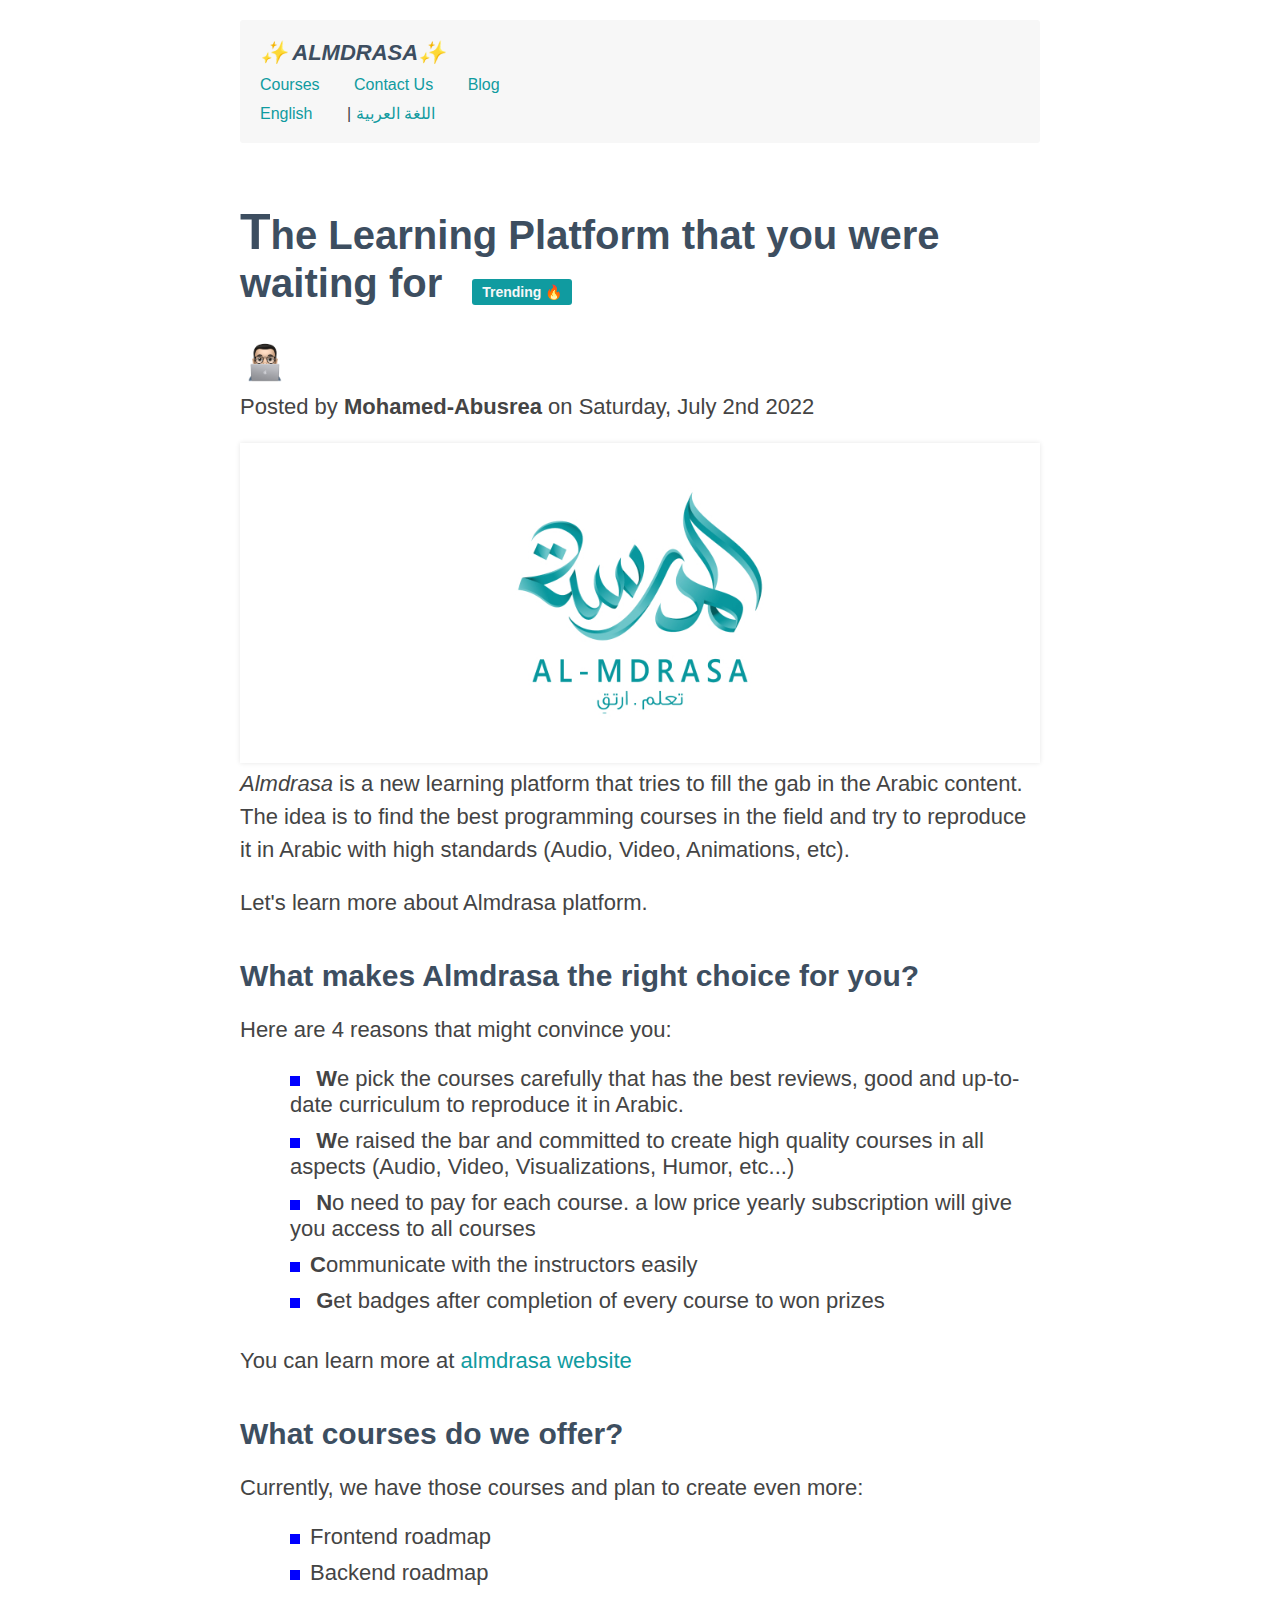
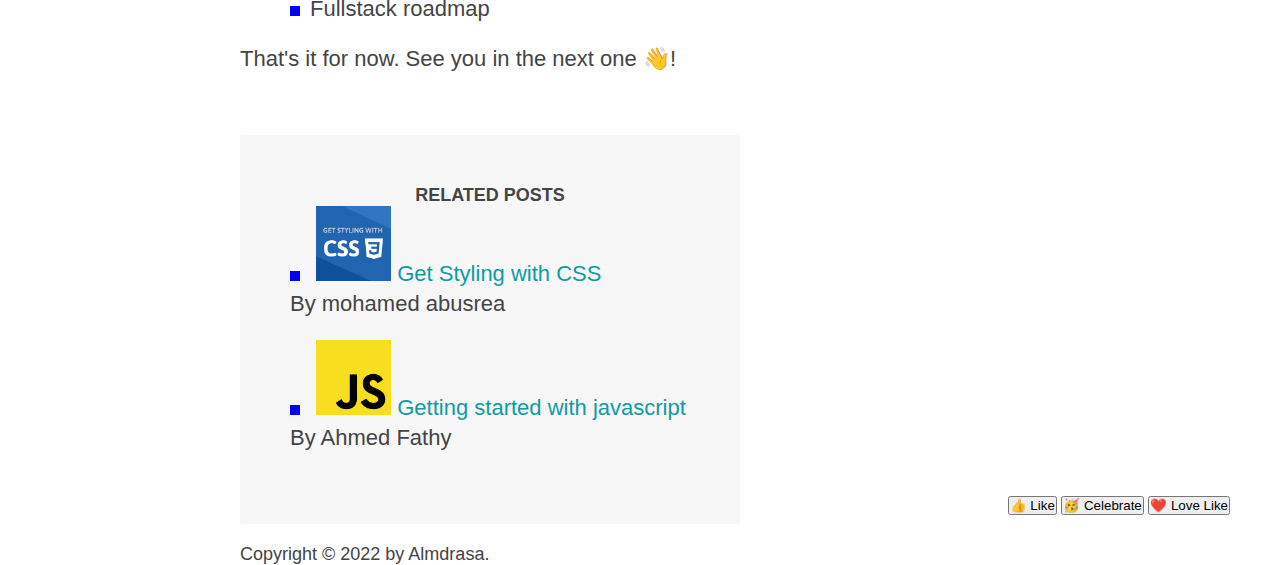
==== index.html @ ba39171b "first commit" ====
<!DOCTYPE html>
<html lang="en">
  <head>
    <meta charset="UTF-8" />
    <meta
      name="description"
      content="share tech news and information with the community"
    />
    <meta
      name="keywords"
      content="almdrasa, tech, blog, html, css, javascript, programming, code,frontend, backend, fullstack"
    />
    <title>The learning platform that you where waiting for</title>
    <link rel="stylesheet" href="style.css" />
  </head>
  <body>
    <div class="container">
        <header class="main-header">
            <h1 class="logo">✨ <em>Almdrasa✨</em></h1>
            <nav aria-label="primary navigation" class="nav">
               <a href="courses.html">Courses</a>
               <a href="#">Contact Us</a>
               <a href="#">Blog</a>
            </nav>
            <nav aria-label="language navigation" class="nav">
               <a href="index.html">English</a> |
               <span class="separator"></span>
               <a href="index-ar.html">اللغة العربية</a>
            </nav>
         </header>
         <article>
            <header class="psot-header">
               <p>
               <h2>The Learning Platform that you were waiting for</h2>
               </p>
               <img src="img/mohamed-abusrea.jpg" alt="picture of Mohamed Abusrea" height="50" width="50">
               <p id="author">Posted by <strong>Mohamed-Abusrea</strong> on Saturday, July 2nd 2022 </p>
               <img class="post-img" src="img/post-img.jpg" alt="Logo">
               <div class="reactions">
                  <button>👍 Like</button>
                  <button>🥳 Celebrate</button>
                  <button>❤️ Love Like</button>
               </div>
            </header>
            <p>
               <em>Almdrasa</em> is a new learning platform that tries to fill the gab in the Arabic content.
               The idea is to find the best programming courses in the field and try to reproduce it in Arabic with high
               standards (Audio, Video, Animations, etc).
            </p>
            <p>
               Let's learn more about Almdrasa platform.
            </p>
            <h3>What makes Almdrasa the right choice for you?</h3>
            <p>Here are 4 reasons that might convince you:</p>
            <ol>
               <li>
                  <strong>W</strong>e pick the courses carefully that has the best
                  reviews, good and up-to-date curriculum to reproduce it in Arabic.
               </li>
               <li>
                  <strong>W</strong>e raised the bar and committed to create high
                  quality courses in all aspects (Audio, Video, Visualizations, Humor,
                  etc...)
               </li>
               <li>
                  <strong>N</strong>o need to pay for each course. a low price yearly
                  subscription will give you access to all courses
               </li>
               <li><strong>C</strong>ommunicate with the instructors easily</li>
               <li>
                  <strong>G</strong>et badges after completion of every course to won
                  prizes
               </li>
            </ol>
            <p>You can learn more at <a href="http://almdrasa.com" target="_blank" rel="noopener noreferrer">almdrasa
               website</a>
            </p>
            <h3>What courses do we offer?</h3>
            <p>Currently, we have those courses and plan to create even more:</p>
            <ul>
               <li>Frontend roadmap</li>
               <li>Backend roadmap</li>
               <li>Fullstack roadmap</li>
            </ul>
            <p>That's it for now. See you in the next one 👋!</p>
         </article>
         <aside class="related_post">
           <h4>Related posts</h4>
           <ul class="related">
             <li>
               <img src="img/related-1.jpg" alt="CSS logo" width="75" width="75" />
               <a href="#">Get Styling with CSS</a>
               <p>By mohamed abusrea</p>
             </li>
             <li>
               <img src="img/related-2.jpg" alt="javascript logo" width="75" heigth="75" />
               <a href="#">Getting started with javascript</a>
               <p>By Ahmed Fathy</p>
             </li>
           </ul>
         </aside>
         <footer class="copy-right">Copyright &copy; 2022 by Almdrasa.</footer>
    </div>
  </body>
</html>
---- style.css ----
* {
  padding: 0;
  margin: 0;
}

body {
  color: #444;
  position: relative;
  font-family: sans-serif;
}
.container {
  width: 800px;
  margin: 0 auto;
}

.main-header {
  background-color: #f7f7f7;
  padding: 20px;
  margin-bottom: 60px;
  margin-top: 20px;
  border-radius: 3px;
}

h1,
h2,
h3 {
  color: #3d4e60;
}

h1 {
  font-size: 26px;
  text-transform: uppercase;
  font-style: italic;
}
h2 {
  font-size: 40px;
  margin-bottom: 30px;
}
h2::first-letter {
  font-size: 50px;
}
h3 {
  font-size: 30px;
  margin-bottom: 20px;
  margin-top: 40px;
}

h4 {
  font-size: 20px;
  text-transform: uppercase;
  text-align: center;
}

p {
  font-size: 22px;
  line-height: 1.5;
  margin-bottom: 20px;
}

li {
  font-size: 22px;
  margin-bottom: 10px;
  /* display: inline; */
}
li:last-child {
  margin-bottom: 0;
}

.logo {
  text-transform: uppercase;
  font-size: 22px;
}

.related_post h4 {
  text-transform: uppercase;
  text-align: center;
  font-size: 18px;
  font-weight: bold;
}

.related {
  list-style: none;
}

aside {
  background-color: #f7f7f7;
  padding: 50px 0px;
  width: 500px;
  border-radius: 3px;
}

a:link {
  color: #109ba0;
  text-decoration: none;
  margin-right: 30px;
  margin-top: 10px;
  display: inline-block;
}

a:visited {
  color: #109ba0;
}

a:hover {
  color: #13bec4;
  font-weight: bold;
  text-decoration: underline;
}

a:active {
  background-color: black;
  font-style: italic;
}
.copy-right {
  font-size: 18px;
  margin-top: 20px;
}

ol,
ul {
  margin-left: 50px;
  margin-bottom: 20px;
}

article {
  margin-bottom: 60px;
}

.post-img {
  width: 100%;
  height: auto;
  box-shadow: 0 0 5px rgb(0, 0, 0, 0.1);
}

.reactions {
  position: absolute;
  bottom: 50px;
  right: 50px;
}
/* .separator {
  margin-right: 30px;
  margin-left: 30px;
} */

h2::after {
  content: "Trending 🔥";
  background-color: #109ba0;
  color: #f7f7f7;
  font-size: 14px;
  display: inline-block;
  padding: 5px 10px;
  margin-left: 30px;
  margin-right: 30px;
  margin-top: 14px;
  border-radius: 3px;
}

ul,
ol {
  list-style: none;
}

li::before {
  content: "";
  width: 10px;
  height: 10px;
  background-color: blue;
  margin-right: 10px;
  display: inline-block;
}

[dir="rtl"] a:link {
  margin-left: 30px;
  margin-right: 0;
}

[dir="rtl"] nav a:link {
  margin-left: 30px;
  margin-right: 0;
}

[dir="rtl"] nav a:link:last-child {
  margin-left: 0;
}

[dir="rtl"] .language-nav a:link {
  margin-left: 0;
}

[dir="rtl"] h1 ::first-letter {
  margin-left: 0;
}

[dir="rtl"] h2 ::after {
  margin-left: 0;
  margin-right: 30px;
}

[dir="rtl"] .separator {
  margin-right: 0;
  margin-left: 30px;
}

[dir="rtl"] .reactions {
  right: auto;
  left: 50p;
}
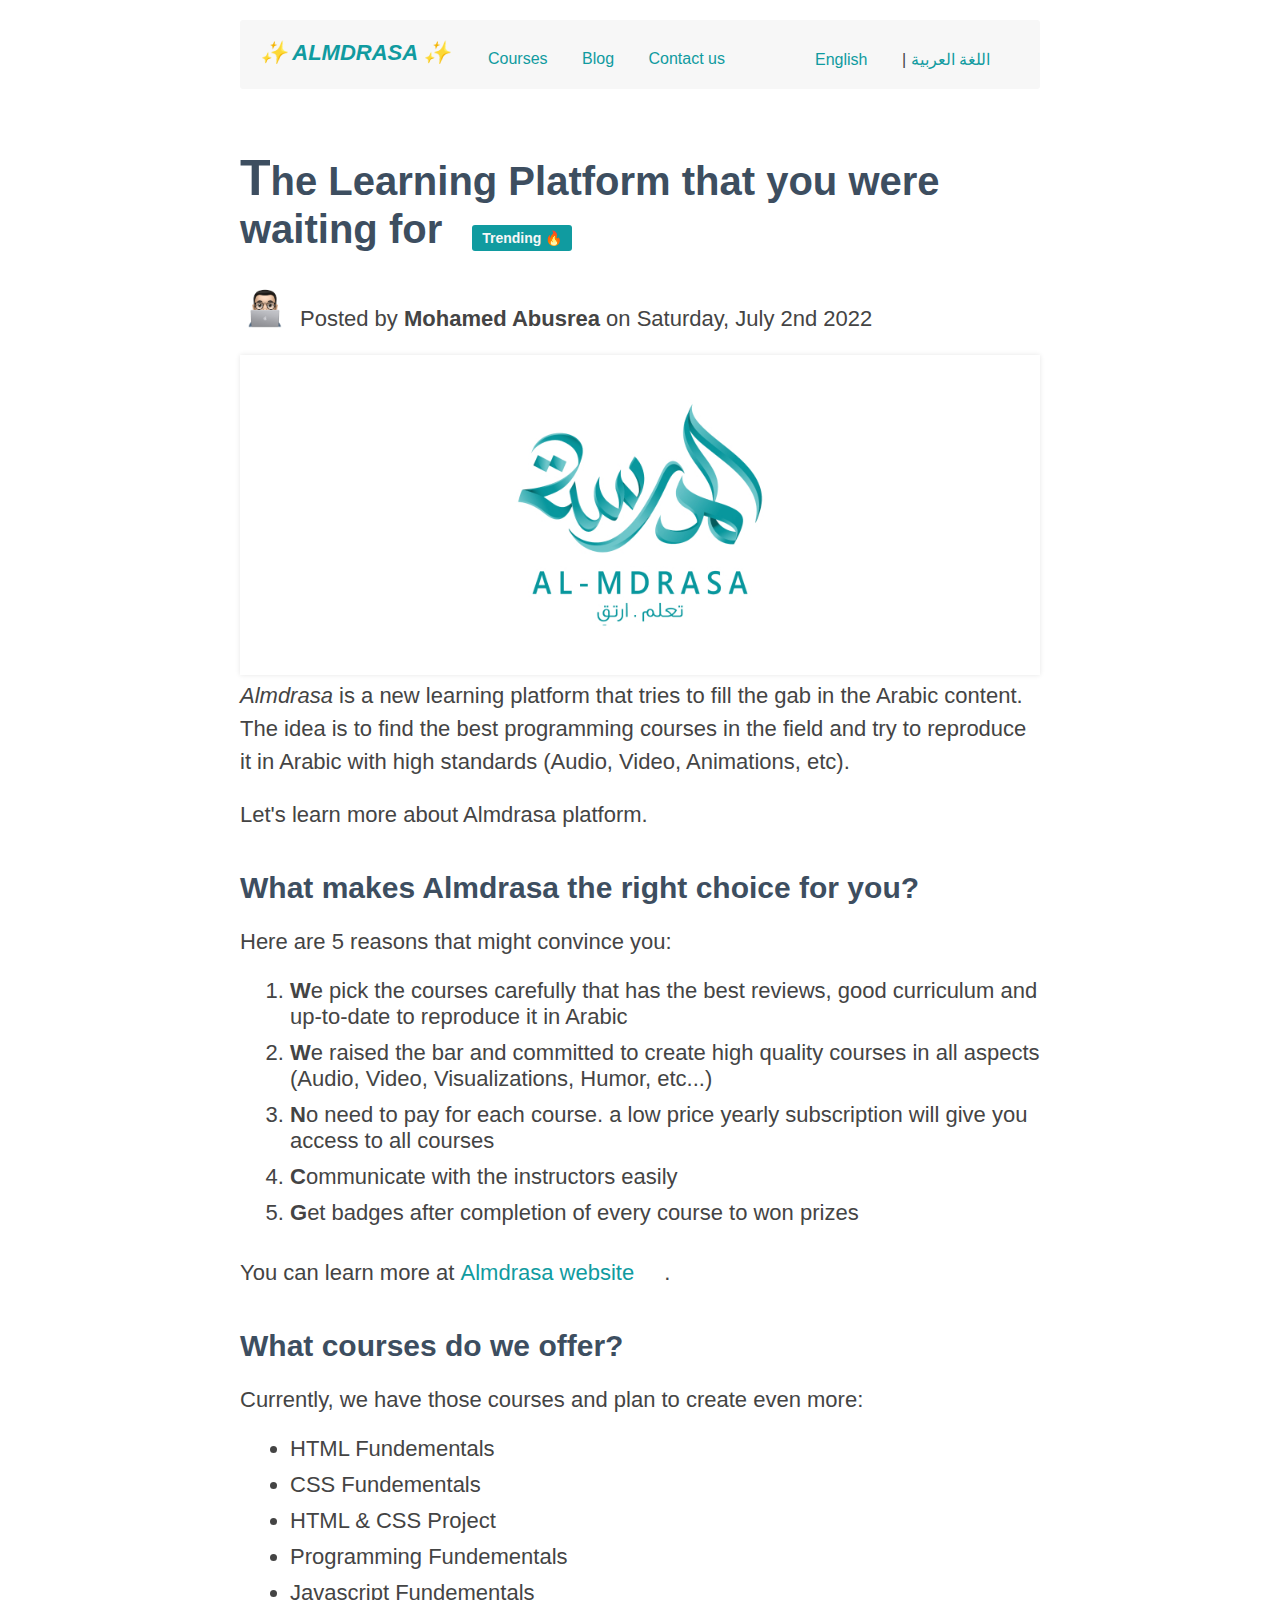
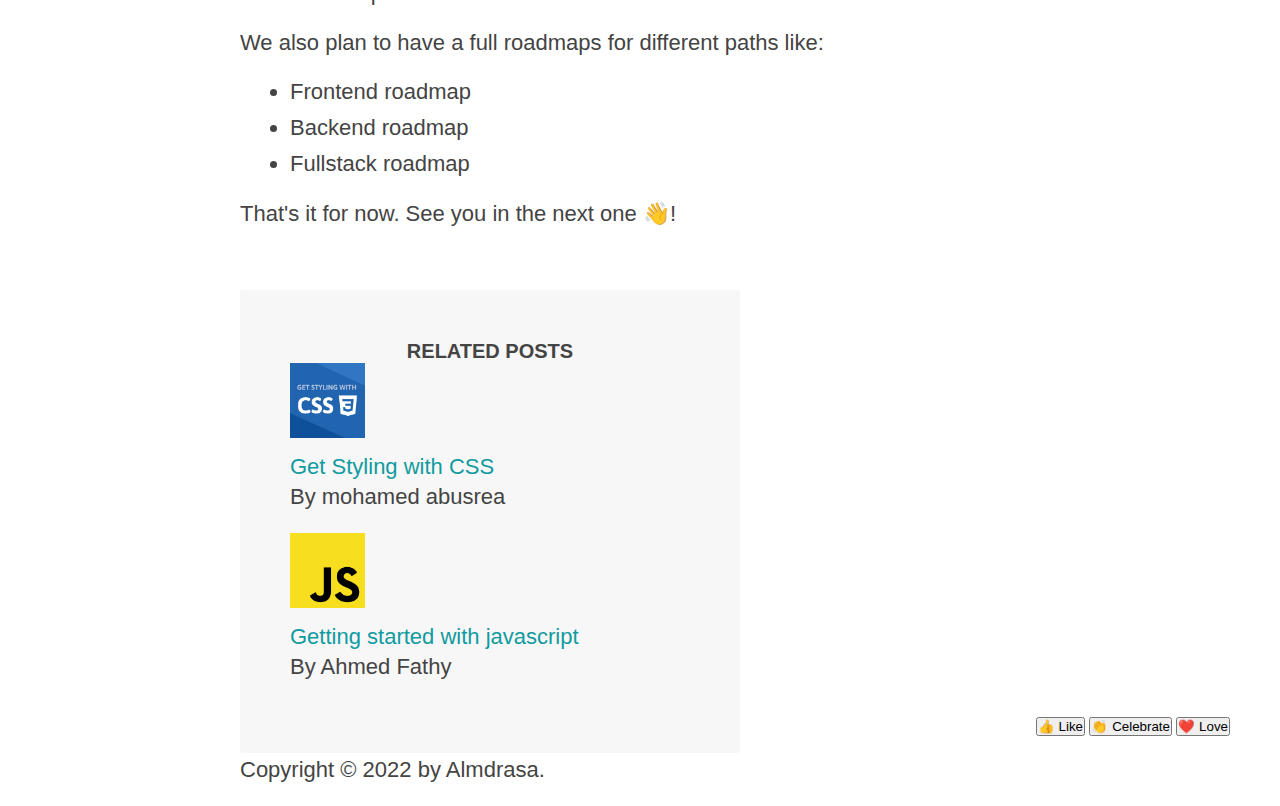
==== commit a5e182c4: "add float" ====
--- a/index.html
+++ b/index.html
@@ -1,6 +1,7 @@
 <!DOCTYPE html>
 <html lang="en">
   <head>
+    <!-- Read more about meta element from here: https://developer.mozilla.org/en-US/docs/Web/HTML/Element/meta/name -->
     <meta charset="UTF-8" />
     <meta
       name="description"
@@ -10,96 +11,161 @@
       name="keywords"
       content="almdrasa, tech, blog, html, css, javascript, programming, code,frontend, backend, fullstack"
     />
-    <title>The learning platform that you where waiting for</title>
-    <link rel="stylesheet" href="style.css" />
+    <link href="style.css" rel="stylesheet" />
+
+    <title>The Learning Platform that you were waiting for</title>
   </head>
+
   <body>
     <div class="container">
-        <header class="main-header">
-            <h1 class="logo">✨ <em>Almdrasa✨</em></h1>
-            <nav aria-label="primary navigation" class="nav">
-               <a href="courses.html">Courses</a>
-               <a href="#">Contact Us</a>
-               <a href="#">Blog</a>
-            </nav>
-            <nav aria-label="language navigation" class="nav">
-               <a href="index.html">English</a> |
-               <span class="separator"></span>
-               <a href="index-ar.html">اللغة العربية</a>
-            </nav>
-         </header>
-         <article>
-            <header class="psot-header">
-               <p>
-               <h2>The Learning Platform that you were waiting for</h2>
-               </p>
-               <img src="img/mohamed-abusrea.jpg" alt="picture of Mohamed Abusrea" height="50" width="50">
-               <p id="author">Posted by <strong>Mohamed-Abusrea</strong> on Saturday, July 2nd 2022 </p>
-               <img class="post-img" src="img/post-img.jpg" alt="Logo">
-               <div class="reactions">
-                  <button>👍 Like</button>
-                  <button>🥳 Celebrate</button>
-                  <button>❤️ Love Like</button>
-               </div>
-            </header>
-            <p>
-               <em>Almdrasa</em> is a new learning platform that tries to fill the gab in the Arabic content.
-               The idea is to find the best programming courses in the field and try to reproduce it in Arabic with high
-               standards (Audio, Video, Animations, etc).
+      <header class="main-header">
+        <h1 class="logo">✨ Almdrasa ✨</h1>
+
+        <div class="nav-content">
+          <nav class="main-nav">
+            <a href="courses.html">Courses</a>
+            <a href="#">Blog</a>
+            <a href="#">Contact us</a>
+          </nav>
+
+          <nav class="language-nav" aria-label="language navigation">
+            <a href="index.html">English</a>
+            <span class="separation">|</span>
+            <a href="index-ar.html">اللغة العربية</a>
+          </nav>
+        </div>
+      </header>
+
+      <article>
+        <header class="post-header">
+          <h2>The Learning Platform that you were waiting for</h2>
+
+          <div class="author-content">
+            <img
+              class="author-img"
+              src="img/mohamed-abusrea.jpg"
+              alt="picture of Mohamed Abusrea"
+              height="50"
+              width="50"
+            />
+
+            <p id="author" class="author">
+              Posted by <strong>Mohamed Abusrea</strong> on Saturday, July 2nd
+              2022
             </p>
-            <p>
-               Let's learn more about Almdrasa platform.
-            </p>
-            <h3>What makes Almdrasa the right choice for you?</h3>
-            <p>Here are 4 reasons that might convince you:</p>
-            <ol>
-               <li>
-                  <strong>W</strong>e pick the courses carefully that has the best
-                  reviews, good and up-to-date curriculum to reproduce it in Arabic.
-               </li>
-               <li>
-                  <strong>W</strong>e raised the bar and committed to create high
-                  quality courses in all aspects (Audio, Video, Visualizations, Humor,
-                  etc...)
-               </li>
-               <li>
-                  <strong>N</strong>o need to pay for each course. a low price yearly
-                  subscription will give you access to all courses
-               </li>
-               <li><strong>C</strong>ommunicate with the instructors easily</li>
-               <li>
-                  <strong>G</strong>et badges after completion of every course to won
-                  prizes
-               </li>
-            </ol>
-            <p>You can learn more at <a href="http://almdrasa.com" target="_blank" rel="noopener noreferrer">almdrasa
-               website</a>
-            </p>
-            <h3>What courses do we offer?</h3>
-            <p>Currently, we have those courses and plan to create even more:</p>
-            <ul>
-               <li>Frontend roadmap</li>
-               <li>Backend roadmap</li>
-               <li>Fullstack roadmap</li>
-            </ul>
-            <p>That's it for now. See you in the next one 👋!</p>
-         </article>
-         <aside class="related_post">
-           <h4>Related posts</h4>
-           <ul class="related">
-             <li>
-               <img src="img/related-1.jpg" alt="CSS logo" width="75" width="75" />
-               <a href="#">Get Styling with CSS</a>
-               <p>By mohamed abusrea</p>
-             </li>
-             <li>
-               <img src="img/related-2.jpg" alt="javascript logo" width="75" heigth="75" />
-               <a href="#">Getting started with javascript</a>
-               <p>By Ahmed Fathy</p>
-             </li>
-           </ul>
-         </aside>
-         <footer class="copy-right">Copyright &copy; 2022 by Almdrasa.</footer>
+          </div>
+
+          <img
+            class="post-img"
+            src="img/post-img.jpg"
+            alt="picture of Almdrasa"
+            width="500"
+            height="200"
+          />
+
+          <div class="reactions">
+            <button>👍 Like</button>
+            <button>👏 Celebrate</button>
+            <button>❤️ Love</button>
+          </div>
+        </header>
+
+        <p>
+          <em>Almdrasa</em> is a new learning platform that tries to fill the
+          gab in the Arabic content. The idea is to find the best programming
+          courses in the field and try to reproduce it in Arabic with high
+          standards (Audio, Video, Animations, etc).
+        </p>
+
+        <p>Let's learn more about Almdrasa platform.</p>
+
+        <h3>What makes Almdrasa the right choice for you?</h3>
+
+        <p>Here are 5 reasons that might convince you:</p>
+
+        <ol>
+          <li>
+            <strong>W</strong>e pick the courses carefully that has the best
+            reviews, good curriculum and up-to-date to reproduce it in Arabic
+          </li>
+          <li>
+            <strong>W</strong>e raised the bar and committed to create high
+            quality courses in all aspects (Audio, Video, Visualizations, Humor,
+            etc...)
+          </li>
+          <li>
+            <strong>N</strong>o need to pay for each course. a low price yearly
+            subscription will give you access to all courses
+          </li>
+          <li><strong>C</strong>ommunicate with the instructors easily</li>
+          <li>
+            <strong>G</strong>et badges after completion of every course to won
+            prizes
+          </li>
+        </ol>
+
+        <p>
+          You can learn more at
+          <a href="https://www.almdrasa.com" target="_blank">Almdrasa website</a
+          >.
+        </p>
+
+        <h3>What courses do we offer?</h3>
+
+        <p>Currently, we have those courses and plan to create even more:</p>
+
+        <ul>
+          <li>HTML Fundementals</li>
+          <li>CSS Fundementals</li>
+          <li>HTML & CSS Project</li>
+          <li>Programming Fundementals</li>
+          <li>Javascript Fundementals</li>
+        </ul>
+
+        <p>We also plan to have a full roadmaps for different paths like:</p>
+
+        <ul>
+          <li>Frontend roadmap</li>
+          <li>Backend roadmap</li>
+          <li>Fullstack roadmap</li>
+        </ul>
+
+        <p>That's it for now. See you in the next one 👋!</p>
+      </article>
+
+      <aside>
+        <h4>Related posts</h4>
+
+        <ul class="related">
+          <li class="related-post">
+            <img src="img/related-1.jpg" alt="CSS logo" width="75" width="75" />
+            <div>
+              <a class="related-link" href="#">Get Styling with CSS</a>
+              <p class="related-author">By mohamed abusrea</p>
+            </div>
+          </li>
+          <li class="related-post">
+            <img
+              src="img/related-2.jpg"
+              alt="javascript logo"
+              width="75"
+              heigth="75"
+            />
+            <div>
+              <a class="related-link" href="#"
+                >Getting started with javascript</a
+              >
+              <p class="related-author">By Ahmed Fathy</p>
+            </div>
+          </li>
+        </ul>
+      </aside>
+
+      <footer>
+        <p id="copyright" class="copyright text">
+          Copyright &copy; 2022 by Almdrasa.
+        </p>
+      </footer>
     </div>
   </body>
 </html>
--- a/style.css
+++ b/style.css
@@ -69,6 +69,7 @@
 .logo {
   text-transform: uppercase;
   font-size: 22px;
+  color: #109ba0;
 }
 
 .related_post h4 {
@@ -155,20 +156,6 @@
   border-radius: 3px;
 }
 
-ul,
-ol {
-  list-style: none;
-}
-
-li::before {
-  content: "";
-  width: 10px;
-  height: 10px;
-  background-color: blue;
-  margin-right: 10px;
-  display: inline-block;
-}
-
 [dir="rtl"] a:link {
   margin-left: 30px;
   margin-right: 0;
@@ -205,3 +192,37 @@
   right: auto;
   left: 50p;
 }
+
+/* Floats*/
+.author {
+  float: left;
+  margin-left: 10px;
+  margin-top: 20px;
+}
+.author-img {
+  float: left;
+  margin-bottom: 20px;
+}
+
+h1 {
+  float: left;
+}
+
+.nav-content {
+  float: right;
+}
+
+.main-nav {
+  float: left;
+}
+
+.language-nav {
+  float: right;
+  margin-left: 60px;
+}
+
+.main-header::after {
+  content: "";
+  display: block;
+  clear: both;
+}
